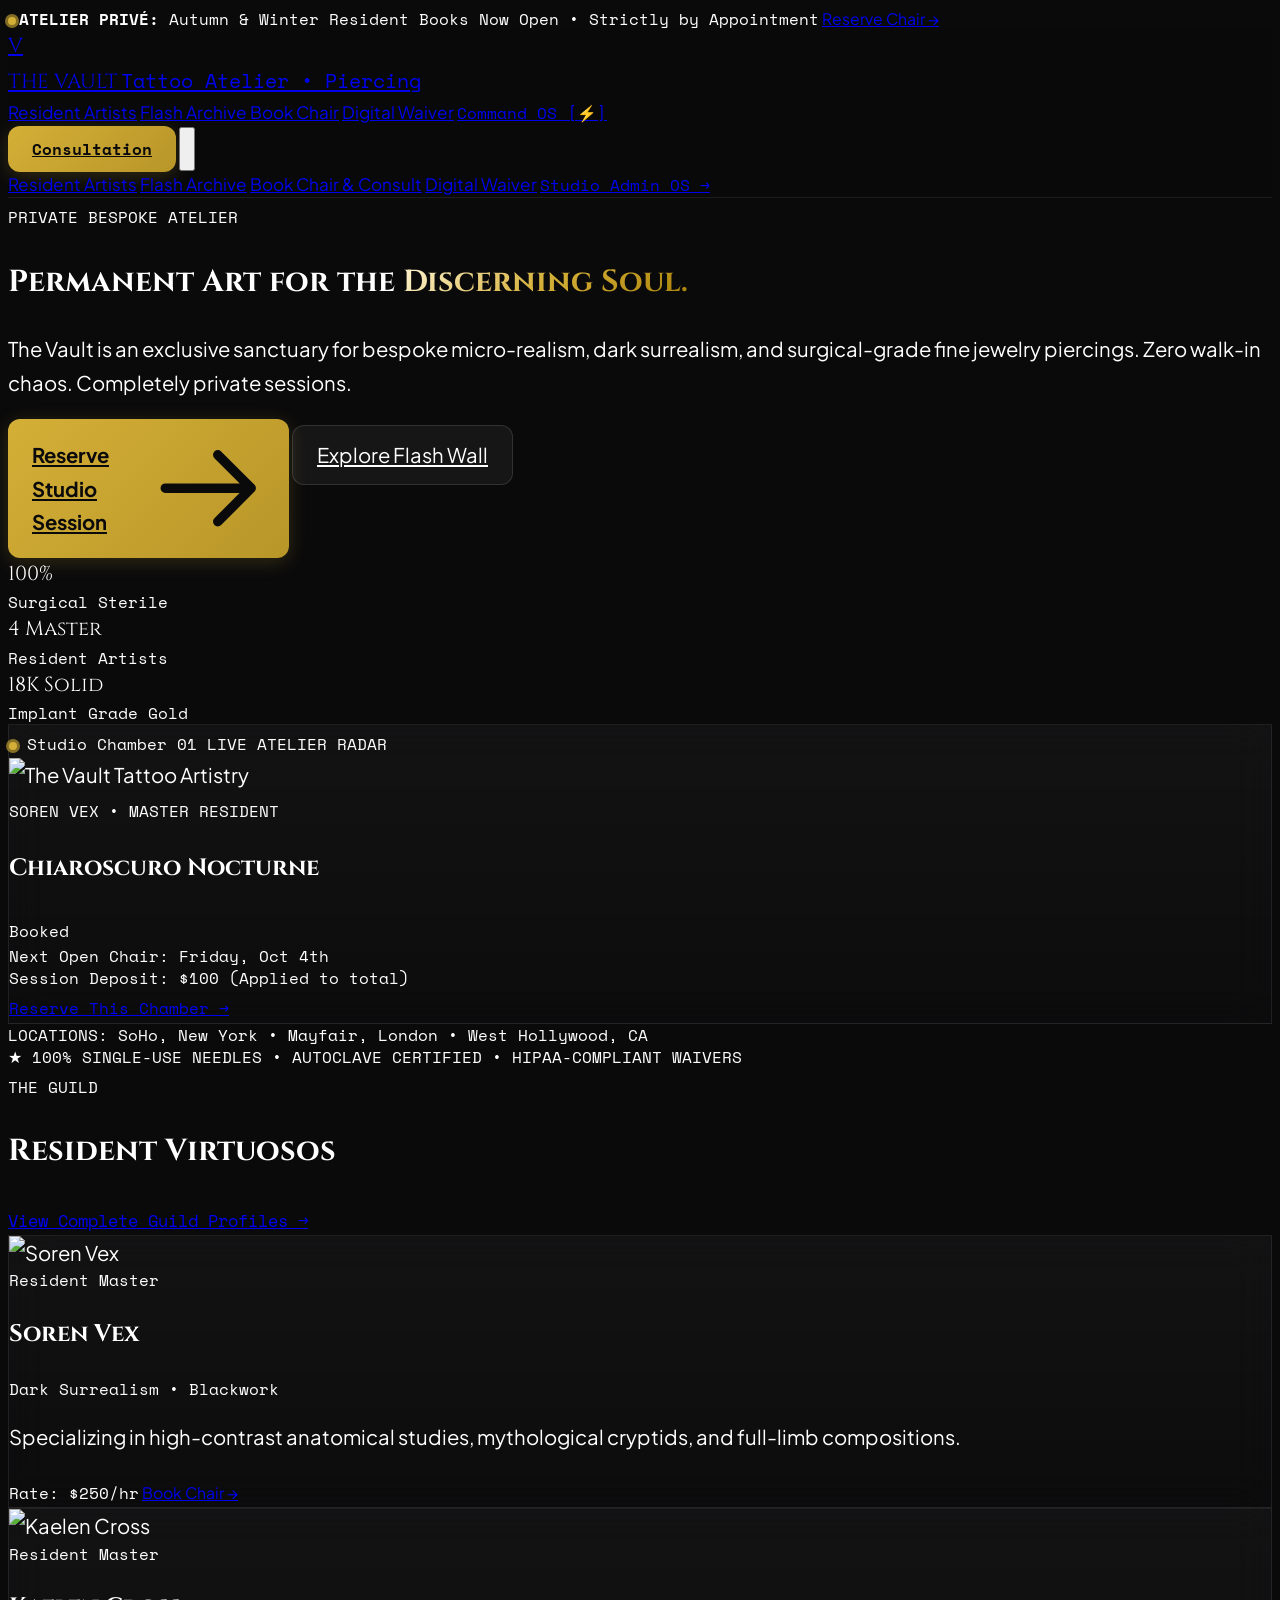
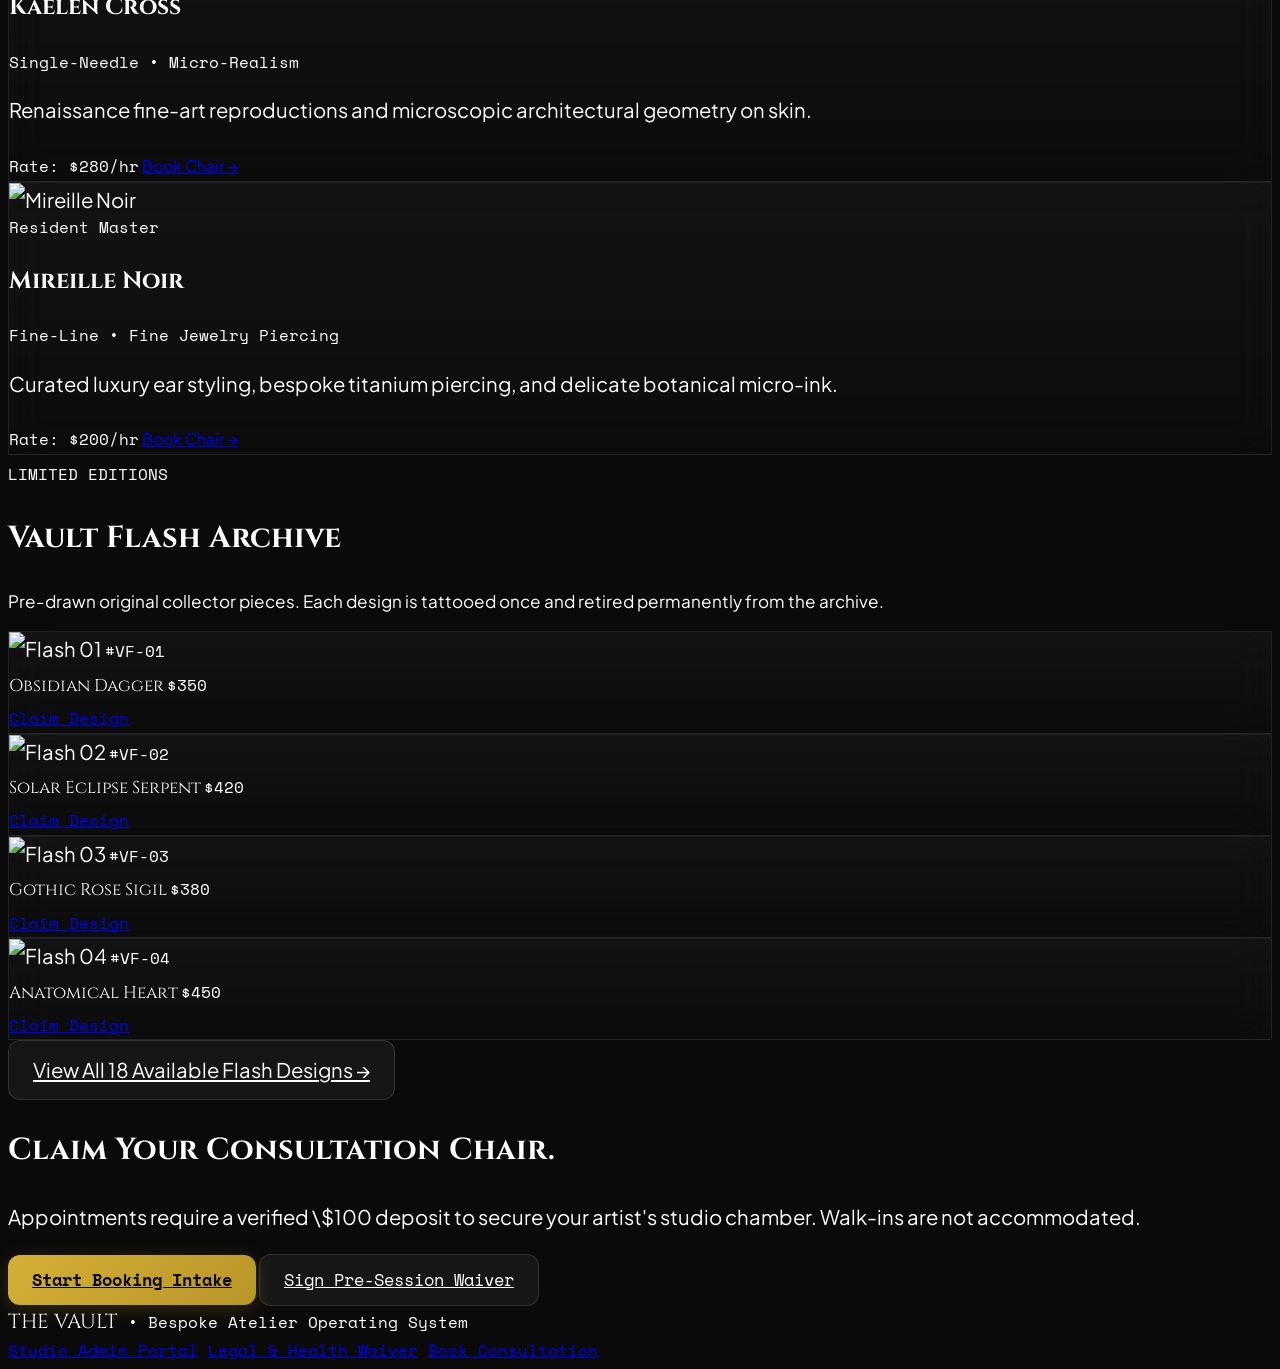
==== index.html @ 2de234f4 "style: universal 18px font-size scale and WCAG AAA readability upgrade" ====
<!DOCTYPE html>
<html lang="en" class="scroll-smooth">
<head>
  <meta charset="UTF-8">
  <meta name="viewport" content="width=device-width, initial-scale=1.0">
  <title>THE VAULT — Luxury Tattoo Atelier & Piercing Sanctuary</title>
  <meta name="description" content="Private bespoke tattoo atelier and fine jewelry piercing studio. World-class resident artists, sterile surgical suites, and dark obsidian aesthetic.">
  <script src="https://cdn.tailwindcss.com"></script>
  <script>
    tailwind.config = {
      theme: {
        extend: {
          colors: {
            vaultDark: '#0A0A0B',
            vaultCard: '#121215',
            vaultGold: '#D4AF37',
            vaultGoldMuted: '#AA820A',
            vaultCrimson: '#E63946',
            vaultBorder: 'rgba(255, 255, 255, 0.08)'
          }
        }
      }
    }
  </script>
  <link rel="stylesheet" href="assets/css/style.css">
  <!-- Ghost Factory Universal Typography & WCAG AAA Bad-Eyesight Protection -->
  <style id="ghost-typography">
    html { font-size: 18px !important; }
    body { font-size: 1.125rem !important; line-height: 1.65 !important; }
    p, li { font-size: 1.125rem !important; line-height: 1.65 !important; }
    button, input, select, textarea { font-size: 1rem !important; min-height: 44px; }
    .text-xs { font-size: 0.875rem !important; line-height: 1.4 !important; }
    .text-sm { font-size: 0.95rem !important; line-height: 1.5 !important; }
    .text-base { font-size: 1.125rem !important; line-height: 1.65 !important; }
  </style>
</head>
<body class="bg-[#0A0A0B] text-white selection:bg-[#D4AF37] selection:text-black text-base text-zinc-100 font-sans antialiased selection:bg-emerald-500">

  <!-- Top Status Announcement Bar -->
  <div class="bg-gradient-to-r from-zinc-950 via-[#121215] to-zinc-950 border-b border-white/10 text-xs py-2 px-4 text-center tracking-wider flex items-center justify-center gap-3">
    <span class="pulse-gold"></span>
    <span class="text-zinc-300 font-mono-vault"><strong class="text-white">ATELIER PRIVÉ:</strong> Autumn & Winter Resident Books Now Open &bull; Strictly by Appointment</span>
    <a href="book" class="underline text-[#D4AF37] hover:text-white transition-colors ml-2 font-medium">Reserve Chair &rarr;</a>
  </div>

  <!-- Main Navigation -->
  <header class="sticky top-0 z-50 glass-nav">
    <div class="max-w-7xl mx-auto px-6 h-20 flex items-center justify-between">
      <a href="/" class="flex items-center gap-3 group">
        <div class="w-10 h-10 rounded-xl bg-gradient-to-tr from-[#D4AF37] to-[#121215] p-[2px] flex items-center justify-center">
          <div class="w-full h-full bg-[#0A0A0B] rounded-[10px] flex items-center justify-center font-cinzel font-black text-lg tracking-tighter text-[#D4AF37] group-hover:bg-transparent transition-colors">
            V
          </div>
        </div>
        <div class="flex flex-col">
          <span class="font-cinzel font-bold text-xl tracking-wider text-white">THE VAULT</span>
          <span class="text-[9px] font-mono-vault tracking-widest text-[#D4AF37] uppercase">Tattoo Atelier &bull; Piercing</span>
        </div>
      </a>

      <!-- Desktop Nav -->
      <nav class="hidden md:flex items-center gap-8 text-sm font-medium text-zinc-300">
        <a href="artists" class="hover:text-[#D4AF37] transition-colors">Resident Artists</a>
        <a href="flash" class="hover:text-[#D4AF37] transition-colors flex items-center gap-2">
          Flash Archive <span class="w-1.5 h-1.5 rounded-full bg-[#D4AF37]"></span>
        </a>
        <a href="book" class="hover:text-[#D4AF37] transition-colors">Book Chair</a>
        <a href="waiver" class="hover:text-[#D4AF37] transition-colors">Digital Waiver</a>
        <a href="admin" class="hover:text-[#D4AF37] transition-colors text-xs font-mono-vault border border-white/10 px-3 py-1.5 rounded-lg hover:border-[#D4AF37]/50">
          Command OS [⚡]
        </a>
      </nav>

      <div class="flex items-center gap-4">
        <a href="book" class="hidden sm:inline-flex btn-gold text-xs uppercase tracking-widest font-mono-vault font-bold">
          Consultation
        </a>
        <button data-mobile-toggle class="md:hidden p-2 rounded-lg bg-zinc-900 border border-white/10 text-white" aria-label="Toggle Menu">
          <svg class="w-6 h-6" fill="none" stroke="currentColor" viewBox="0 0 24 24">
            <path stroke-linecap="round" stroke-linejoin="round" stroke-width="2" d="M4 6h16M4 12h16M4 18h16"/>
          </svg>
        </button>
      </div>
    </div>

    <!-- Mobile Drawer -->
    <div data-mobile-menu class="hidden md:hidden border-b border-white/10 bg-[#0A0A0B]/95 backdrop-blur-xl px-6 py-6 space-y-4 text-sm font-medium">
      <a href="artists" class="block text-zinc-300 hover:text-white">Resident Artists</a>
      <a href="flash" class="block text-zinc-300 hover:text-white">Flash Archive</a>
      <a href="book" class="block text-[#D4AF37] font-bold">Book Chair & Consult</a>
      <a href="waiver" class="block text-zinc-300 hover:text-white">Digital Waiver</a>
      <a href="admin" class="block text-xs font-mono-vault text-zinc-400 hover:text-white pt-2 border-t border-white/10">
        Studio Admin OS &rarr;
      </a>
    </div>
  </header>

  <!-- Hero Section -->
  <section class="relative min-h-[90vh] flex items-center overflow-hidden border-b border-white/10">
    <!-- Ambient Gold Glow -->
    <div class="absolute top-1/3 left-1/2 -translate-x-1/2 -translate-y-1/2 w-[650px] h-[450px] bg-gradient-to-tr from-[#D4AF37]/15 via-zinc-800/10 to-transparent blur-[140px] pointer-events-none"></div>

    <div class="max-w-7xl mx-auto px-6 py-20 grid grid-cols-1 lg:grid-cols-12 gap-12 items-center relative z-10">
      
      <div class="lg:col-span-7 space-y-6">
        <div class="inline-flex items-center gap-2 px-3 py-1.5 rounded-full border border-[#D4AF37]/30 bg-[#D4AF37]/5 backdrop-blur-md">
          <span class="w-2 h-2 rounded-full bg-[#D4AF37]"></span>
          <span class="text-xs text-[#D4AF37] font-mono-vault font-semibold tracking-wider">PRIVATE BESPOKE ATELIER</span>
        </div>

        <h1 class="text-5xl sm:text-7xl font-cinzel font-bold tracking-tight leading-[1.08] text-white">
          Permanent Art for the <span class="gold-gradient-text">Discerning Soul.</span>
        </h1>

        <p class="text-lg text-zinc-400 max-w-xl font-normal leading-relaxed">
          The Vault is an exclusive sanctuary for bespoke micro-realism, dark surrealism, and surgical-grade fine jewelry piercings. Zero walk-in chaos. Completely private sessions.
        </p>

        <div class="flex flex-wrap items-center gap-4 pt-4">
          <a href="book" class="btn-gold">
            Reserve Studio Session
            <svg class="w-4 h-4" fill="none" stroke="currentColor" viewBox="0 0 24 24"><path stroke-linecap="round" stroke-linejoin="round" stroke-width="2" d="M14 5l7 7m0 0l-7 7m7-7H3"/></svg>
          </a>
          <a href="flash" class="btn-ghost-vault">
            Explore Flash Wall
          </a>
        </div>

        <!-- Trust & Quality Badges -->
        <div class="grid grid-cols-3 gap-6 pt-10 border-t border-white/10 max-w-lg">
          <div>
            <div class="font-cinzel font-bold text-2xl text-white">100%</div>
            <div class="text-xs text-zinc-400 font-mono-vault">Surgical Sterile</div>
          </div>
          <div>
            <div class="font-cinzel font-bold text-2xl text-[#D4AF37]">4 Master</div>
            <div class="text-xs text-zinc-400 font-mono-vault">Resident Artists</div>
          </div>
          <div>
            <div class="font-cinzel font-bold text-2xl text-zinc-300">18K Solid</div>
            <div class="text-xs text-zinc-400 font-mono-vault">Implant Grade Gold</div>
          </div>
        </div>
      </div>

      <!-- Hero Visual Card: Live Atelier Chair Status -->
      <div class="lg:col-span-5 relative flex justify-center">
        <div class="relative w-full max-w-md glass-panel p-6 sm:p-8 rounded-3xl border border-white/15 shadow-2xl">
          <div class="flex justify-between items-center mb-6">
            <span class="inline-flex items-center gap-2 px-3 py-1 rounded-full bg-[#D4AF37]/10 border border-[#D4AF37]/30 text-xs font-mono-vault text-[#D4AF37]">
              <span class="pulse-gold"></span> Studio Chamber 01
            </span>
            <span class="font-mono-vault text-xs text-zinc-500">LIVE ATELIER RADAR</span>
          </div>

          <!-- Featured Art Showcase -->
          <div class="relative rounded-2xl overflow-hidden mb-6 aspect-square bg-zinc-950 border border-white/10 group">
            <img src="https://images.unsplash.com/photo-1598371839696-5c5bb00bdc28?auto=format&fit=crop&w=800&q=80" 
                 alt="The Vault Tattoo Artistry" 
                 class="w-full h-full object-cover transition-transform duration-700 group-hover:scale-105 filter grayscale hover:grayscale-0">
            <div class="absolute inset-0 bg-gradient-to-t from-black/80 via-transparent to-transparent"></div>
            <div class="absolute bottom-4 left-4 right-4 flex items-center justify-between">
              <div>
                <span class="text-xs text-[#D4AF37] font-mono-vault font-semibold">SOREN VEX &bull; MASTER RESIDENT</span>
                <h3 class="font-cinzel font-bold text-lg text-white">Chiaroscuro Nocturne</h3>
              </div>
              <span class="px-2.5 py-1 rounded-lg bg-black/60 border border-white/20 text-xs font-mono-vault text-white">Booked</span>
            </div>
          </div>

          <!-- Booking Summary Box -->
          <div class="p-4 rounded-xl bg-zinc-950/80 border border-white/10 space-y-2">
            <div class="flex justify-between text-xs font-mono-vault text-zinc-400">
              <span>Next Open Chair:</span>
              <span class="text-[#D4AF37] font-bold">Friday, Oct 4th</span>
            </div>
            <div class="flex justify-between text-xs font-mono-vault text-zinc-400">
              <span>Session Deposit:</span>
              <span class="text-white">$100 (Applied to total)</span>
            </div>
            <a href="book" class="mt-2 w-full py-2.5 rounded-lg bg-white/10 hover:bg-[#D4AF37] hover:text-black font-semibold text-xs text-center transition-all block font-mono-vault uppercase tracking-wider">
              Reserve This Chamber &rarr;
            </a>
          </div>
        </div>
      </div>

    </div>
  </section>

  <!-- Live Status Ticker -->
  <section class="border-b border-white/10 bg-zinc-950/60 py-4 overflow-hidden">
    <div class="max-w-7xl mx-auto px-6 flex flex-wrap items-center justify-between gap-4 text-xs font-mono-vault text-zinc-400">
      <div class="flex items-center gap-2">
        <span class="text-[#D4AF37] font-bold">LOCATIONS:</span>
        <span>SoHo, New York &bull; Mayfair, London &bull; West Hollywood, CA</span>
      </div>
      <div class="flex items-center gap-4">
        <span>★ 100% SINGLE-USE NEEDLES</span>
        <span>•</span>
        <span>AUTOCLAVE CERTIFIED</span>
        <span>•</span>
        <span>HIPAA-COMPLIANT WAIVERS</span>
      </div>
    </div>
  </section>

  <!-- Resident Artists Teaser Section -->
  <section class="py-24 border-b border-white/10 relative">
    <div class="max-w-7xl mx-auto px-6">
      <div class="flex flex-col md:flex-row md:items-end justify-between mb-16 gap-6">
        <div>
          <span class="text-xs font-mono-vault text-[#D4AF37] uppercase tracking-widest">THE GUILD</span>
          <h2 class="text-4xl sm:text-5xl font-cinzel font-bold text-white mt-2">Resident Virtuosos</h2>
        </div>
        <a href="artists" class="text-sm font-mono-vault text-[#D4AF37] hover:underline flex items-center gap-2">
          View Complete Guild Profiles &rarr;
        </a>
      </div>

      <div class="grid grid-cols-1 md:grid-cols-3 gap-8">
        <!-- Artist 1 -->
        <div class="glass-panel rounded-2xl p-6 border border-white/10 hover:border-[#D4AF37]/50 transition-all group">
          <div class="aspect-[4/5] rounded-xl overflow-hidden bg-zinc-900 mb-6 relative">
            <img src="https://images.unsplash.com/photo-1542385151-efd9000785a0?auto=format&fit=crop&w=600&q=80" 
                 alt="Soren Vex" 
                 class="w-full h-full object-cover group-hover:scale-105 transition-transform duration-500 filter grayscale">
            <div class="absolute top-3 right-3 px-2.5 py-1 rounded-full bg-black/70 backdrop-blur-md text-xs font-semibold tracking-wider font-mono-vault text-[#D4AF37] border border-[#D4AF37]/30">
              Resident Master
            </div>
          </div>
          <h3 class="font-cinzel font-bold text-xl text-white">Soren Vex</h3>
          <p class="text-xs text-[#D4AF37] font-mono-vault mt-1">Dark Surrealism &bull; Blackwork</p>
          <p class="text-base sm:text-lg text-zinc-200 leading-relaxed mt-3 line-clamp-2">Specializing in high-contrast anatomical studies, mythological cryptids, and full-limb compositions.</p>
          <div class="mt-6 pt-4 border-t border-white/10 flex items-center justify-between">
            <span class="text-xs font-mono-vault text-zinc-400">Rate: $250/hr</span>
            <a href="book?artist=Soren+Vex" class="text-xs font-bold text-[#D4AF37] hover:underline">Book Chair &rarr;</a>
          </div>
        </div>

        <!-- Artist 2 -->
        <div class="glass-panel rounded-2xl p-6 border border-white/10 hover:border-[#D4AF37]/50 transition-all group">
          <div class="aspect-[4/5] rounded-xl overflow-hidden bg-zinc-900 mb-6 relative">
            <img src="https://images.unsplash.com/photo-1579783900882-c0d3dad7b119?auto=format&fit=crop&w=600&q=80" 
                 alt="Kaelen Cross" 
                 class="w-full h-full object-cover group-hover:scale-105 transition-transform duration-500 filter grayscale">
            <div class="absolute top-3 right-3 px-2.5 py-1 rounded-full bg-black/70 backdrop-blur-md text-xs font-semibold tracking-wider font-mono-vault text-[#D4AF37] border border-[#D4AF37]/30">
              Resident Master
            </div>
          </div>
          <h3 class="font-cinzel font-bold text-xl text-white">Kaelen Cross</h3>
          <p class="text-xs text-[#D4AF37] font-mono-vault mt-1">Single-Needle &bull; Micro-Realism</p>
          <p class="text-base sm:text-lg text-zinc-200 leading-relaxed mt-3 line-clamp-2">Renaissance fine-art reproductions and microscopic architectural geometry on skin.</p>
          <div class="mt-6 pt-4 border-t border-white/10 flex items-center justify-between">
            <span class="text-xs font-mono-vault text-zinc-400">Rate: $280/hr</span>
            <a href="book?artist=Kaelen+Cross" class="text-xs font-bold text-[#D4AF37] hover:underline">Book Chair &rarr;</a>
          </div>
        </div>

        <!-- Artist 3 -->
        <div class="glass-panel rounded-2xl p-6 border border-white/10 hover:border-[#D4AF37]/50 transition-all group">
          <div class="aspect-[4/5] rounded-xl overflow-hidden bg-zinc-900 mb-6 relative">
            <img src="https://images.unsplash.com/photo-1515562141207-7a88fb7ce338?auto=format&fit=crop&w=600&q=80" 
                 alt="Mireille Noir" 
                 class="w-full h-full object-cover group-hover:scale-105 transition-transform duration-500 filter grayscale">
            <div class="absolute top-3 right-3 px-2.5 py-1 rounded-full bg-black/70 backdrop-blur-md text-xs font-semibold tracking-wider font-mono-vault text-[#D4AF37] border border-[#D4AF37]/30">
              Resident Master
            </div>
          </div>
          <h3 class="font-cinzel font-bold text-xl text-white">Mireille Noir</h3>
          <p class="text-xs text-[#D4AF37] font-mono-vault mt-1">Fine-Line &bull; Fine Jewelry Piercing</p>
          <p class="text-base sm:text-lg text-zinc-200 leading-relaxed mt-3 line-clamp-2">Curated luxury ear styling, bespoke titanium piercing, and delicate botanical micro-ink.</p>
          <div class="mt-6 pt-4 border-t border-white/10 flex items-center justify-between">
            <span class="text-xs font-mono-vault text-zinc-400">Rate: $200/hr</span>
            <a href="book?artist=Mireille+Noir" class="text-xs font-bold text-[#D4AF37] hover:underline">Book Chair &rarr;</a>
          </div>
        </div>
      </div>
    </div>
  </section>

  <!-- Digital Flash Sheet Showcase -->
  <section class="py-24 border-b border-white/10 bg-[#0E0E12]">
    <div class="max-w-7xl mx-auto px-6">
      <div class="text-center max-w-2xl mx-auto mb-16">
        <span class="text-xs font-mono-vault text-[#D4AF37] uppercase tracking-widest">LIMITED EDITIONS</span>
        <h2 class="text-4xl sm:text-5xl font-cinzel font-bold text-white mt-2">Vault Flash Archive</h2>
        <p class="text-zinc-400 text-sm mt-4">Pre-drawn original collector pieces. Each design is tattooed once and retired permanently from the archive.</p>
      </div>

      <div class="grid grid-cols-2 md:grid-cols-4 gap-6">
        <!-- Flash Item 1 -->
        <div class="glass-panel p-4 rounded-xl border border-white/10 hover:border-[#D4AF37] transition-all">
          <div class="aspect-square bg-zinc-950 rounded-lg overflow-hidden mb-3 relative">
            <img src="https://images.unsplash.com/photo-1562962230-16e4623d36e6?auto=format&fit=crop&w=400&q=80" alt="Flash 01" class="w-full h-full object-cover">
            <span class="absolute top-2 left-2 bg-black/80 px-2 py-0.5 rounded text-xs font-semibold tracking-wider font-mono-vault text-[#D4AF37]">#VF-01</span>
          </div>
          <div class="flex justify-between items-center">
            <span class="font-cinzel text-sm font-bold text-white">Obsidian Dagger</span>
            <span class="font-mono-vault text-xs text-[#D4AF37]">$350</span>
          </div>
          <a href="book?flash=VF-01" class="mt-3 block text-center py-1.5 rounded bg-white/5 hover:bg-[#D4AF37] hover:text-black text-xs font-mono-vault transition-colors">Claim Design</a>
        </div>

        <!-- Flash Item 2 -->
        <div class="glass-panel p-4 rounded-xl border border-white/10 hover:border-[#D4AF37] transition-all">
          <div class="aspect-square bg-zinc-950 rounded-lg overflow-hidden mb-3 relative">
            <img src="https://images.unsplash.com/photo-1611501275019-9b5cda994e8d?auto=format&fit=crop&w=600&q=80" alt="Flash 02" class="w-full h-full object-cover">
            <span class="absolute top-2 left-2 bg-black/80 px-2 py-0.5 rounded text-xs font-semibold tracking-wider font-mono-vault text-[#D4AF37]">#VF-02</span>
          </div>
          <div class="flex justify-between items-center">
            <span class="font-cinzel text-sm font-bold text-white">Solar Eclipse Serpent</span>
            <span class="font-mono-vault text-xs text-[#D4AF37]">$420</span>
          </div>
          <a href="book?flash=VF-02" class="mt-3 block text-center py-1.5 rounded bg-white/5 hover:bg-[#D4AF37] hover:text-black text-xs font-mono-vault transition-colors">Claim Design</a>
        </div>

        <!-- Flash Item 3 -->
        <div class="glass-panel p-4 rounded-xl border border-white/10 hover:border-[#D4AF37] transition-all">
          <div class="aspect-square bg-zinc-950 rounded-lg overflow-hidden mb-3 relative">
            <img src="https://images.unsplash.com/photo-1560707303-4e980ce876ad?auto=format&fit=crop&w=400&q=80" alt="Flash 03" class="w-full h-full object-cover">
            <span class="absolute top-2 left-2 bg-black/80 px-2 py-0.5 rounded text-xs font-semibold tracking-wider font-mono-vault text-[#D4AF37]">#VF-03</span>
          </div>
          <div class="flex justify-between items-center">
            <span class="font-cinzel text-sm font-bold text-white">Gothic Rose Sigil</span>
            <span class="font-mono-vault text-xs text-[#D4AF37]">$380</span>
          </div>
          <a href="book?flash=VF-03" class="mt-3 block text-center py-1.5 rounded bg-white/5 hover:bg-[#D4AF37] hover:text-black text-xs font-mono-vault transition-colors">Claim Design</a>
        </div>

        <!-- Flash Item 4 -->
        <div class="glass-panel p-4 rounded-xl border border-white/10 hover:border-[#D4AF37] transition-all">
          <div class="aspect-square bg-zinc-950 rounded-lg overflow-hidden mb-3 relative">
            <img src="https://images.unsplash.com/photo-1562962230-16e4623d36e6?auto=format&fit=crop&w=400&q=80" alt="Flash 04" class="w-full h-full object-cover">
            <span class="absolute top-2 left-2 bg-black/80 px-2 py-0.5 rounded text-xs font-semibold tracking-wider font-mono-vault text-[#D4AF37]">#VF-04</span>
          </div>
          <div class="flex justify-between items-center">
            <span class="font-cinzel text-sm font-bold text-white">Anatomical Heart</span>
            <span class="font-mono-vault text-xs text-[#D4AF37]">$450</span>
          </div>
          <a href="book?flash=VF-04" class="mt-3 block text-center py-1.5 rounded bg-white/5 hover:bg-[#D4AF37] hover:text-black text-xs font-mono-vault transition-colors">Claim Design</a>
        </div>
      </div>

      <div class="text-center mt-12">
        <a href="flash" class="btn-ghost-vault">View All 18 Available Flash Designs &rarr;</a>
      </div>
    </div>
  </section>

  <!-- CTA Banner -->
  <section class="py-20 relative overflow-hidden border-b border-white/10 bg-gradient-to-b from-[#0A0A0B] to-[#121215]">
    <div class="max-w-4xl mx-auto px-6 text-center space-y-6">
      <h2 class="text-4xl sm:text-6xl font-cinzel font-bold text-white">Claim Your Consultation Chair.</h2>
      <p class="text-zinc-400 max-w-xl mx-auto text-base">
        Appointments require a verified \$100 deposit to secure your artist's studio chamber. Walk-ins are not accommodated.
      </p>
      <div class="pt-4 flex flex-wrap justify-center gap-4">
        <a href="book" class="btn-gold text-sm uppercase tracking-widest font-mono-vault font-bold">
          Start Booking Intake
        </a>
        <a href="waiver" class="btn-ghost-vault text-sm font-mono-vault">
          Sign Pre-Session Waiver
        </a>
      </div>
    </div>
  </section>

  <!-- Footer -->
  <footer class="py-12 bg-black text-zinc-500 text-xs font-mono-vault border-t border-white/10">
    <div class="max-w-7xl mx-auto px-6 flex flex-col sm:flex-row items-center justify-between gap-6">
      <div class="flex items-center gap-3">
        <span class="font-cinzel font-bold text-white text-base">THE VAULT</span>
        <span>&bull; Bespoke Atelier Operating System</span>
      </div>
      <div class="flex gap-6">
        <a href="admin" class="hover:text-white transition-colors">Studio Admin Portal</a>
        <a href="waiver" class="hover:text-white transition-colors">Legal & Health Waiver</a>
        <a href="book" class="text-[#D4AF37] hover:underline">Book Consultation</a>
      </div>
    </div>
  </footer>

  <script src="assets/js/db.js"></script>
  <script src="assets/js/app.js"></script>
</body>
</html>
---- assets/css/style.css ----
/* THE VAULT — Luxury Tattoo & Piercing Studio OS
   Design System: Dark Obsidian (#0A0A0B), Burnished Gold (#D4AF37), Crimson Ember (#E63946), Zinc Grays
*/

@import url('https://fonts.googleapis.com/css2?family=Cinzel:wght@500;700;900&family=Plus+Jakarta+Sans:wght@300;400;500;600;700&family=Space+Mono:wght@400;700&display=swap');

:root {
  --bg-dark: #0A0A0B;
  --card-bg: #121215;
  --card-border: rgba(255, 255, 255, 0.08);
  --gold-accent: #D4AF37;
  --gold-glow: rgba(212, 175, 55, 0.25);
  --crimson-accent: #E63946;
  --text-main: #FFFFFF;
  --text-muted: #8E8E93;
}

body {
  background-color: var(--bg-dark);
  color: var(--text-main);
  font-family: 'Plus Jakarta Sans', sans-serif;
  overflow-x: hidden;
}

.font-cinzel {
  font-family: 'Cinzel', serif;
}

.font-mono-vault {
  font-family: 'Space Mono', monospace;
}

/* Glassmorphism Navigation */
.glass-nav {
  background: rgba(10, 10, 11, 0.85);
  backdrop-filter: blur(16px);
  -webkit-backdrop-filter: blur(16px);
  border-bottom: 1px solid rgba(255, 255, 255, 0.08);
}

.glass-panel {
  background: linear-gradient(180deg, rgba(255, 255, 255, 0.04) 0%, rgba(255, 255, 255, 0.01) 100%);
  border: 1px solid rgba(255, 255, 255, 0.08);
  backdrop-filter: blur(20px);
  -webkit-backdrop-filter: blur(20px);
}

.glass-panel-gold {
  background: linear-gradient(180deg, rgba(212, 175, 55, 0.08) 0%, rgba(255, 255, 255, 0.02) 100%);
  border: 1px solid rgba(212, 175, 55, 0.25);
  backdrop-filter: blur(20px);
  -webkit-backdrop-filter: blur(20px);
}

/* Metallic Gold Text Gradient */
.gold-gradient-text {
  background: linear-gradient(135deg, #FFF6D6 0%, #D4AF37 50%, #AA820A 100%);
  -webkit-background-clip: text;
  -webkit-text-fill-color: transparent;
}

/* Live Studio Pulse Indicator */
.pulse-gold {
  position: relative;
  display: inline-block;
  width: 8px;
  height: 8px;
  border-radius: 50%;
  background-color: #D4AF37;
}

.pulse-gold::after {
  content: '';
  position: absolute;
  top: -3px;
  left: -3px;
  width: 14px;
  height: 14px;
  border-radius: 50%;
  background-color: rgba(212, 175, 55, 0.6);
  animation: pulse-ring 2s infinite ease-out;
}

@keyframes pulse-ring {
  0% { transform: scale(0.6); opacity: 1; }
  100% { transform: scale(2.2); opacity: 0; }
}

/* Buttons */
.btn-gold {
  background: linear-gradient(135deg, #D4AF37 0%, #B89628 100%);
  color: #0A0A0B;
  font-weight: 700;
  padding: 12px 24px;
  border-radius: 12px;
  display: inline-flex;
  align-items: center;
  gap: 8px;
  transition: all 0.3s cubic-bezier(0.16, 1, 0.3, 1);
  box-shadow: 0 4px 20px rgba(212, 175, 55, 0.2);
}

.btn-gold:hover {
  transform: translateY(-2px);
  box-shadow: 0 8px 30px rgba(212, 175, 55, 0.4);
}

.btn-ghost-vault {
  background: rgba(255, 255, 255, 0.05);
  border: 1px solid rgba(255, 255, 255, 0.12);
  color: #FFFFFF;
  padding: 12px 24px;
  border-radius: 12px;
  display: inline-flex;
  align-items: center;
  gap: 8px;
  transition: all 0.3s ease;
}

.btn-ghost-vault:hover {
  background: rgba(255, 255, 255, 0.1);
  border-color: rgba(212, 175, 55, 0.4);
}

/* Canvas signature pad container */
.signature-box {
  background: #0D0D10;
  border: 1px dashed rgba(212, 175, 55, 0.3);
  border-radius: 12px;
  position: relative;
  cursor: crosshair;
}

/* Custom Scrollbar */
::-webkit-scrollbar {
  width: 8px;
}
::-webkit-scrollbar-track {
  background: #0A0A0B;
}
::-webkit-scrollbar-thumb {
  background: #222228;
  border-radius: 4px;
}
::-webkit-scrollbar-thumb:hover {
  background: #D4AF37;
}
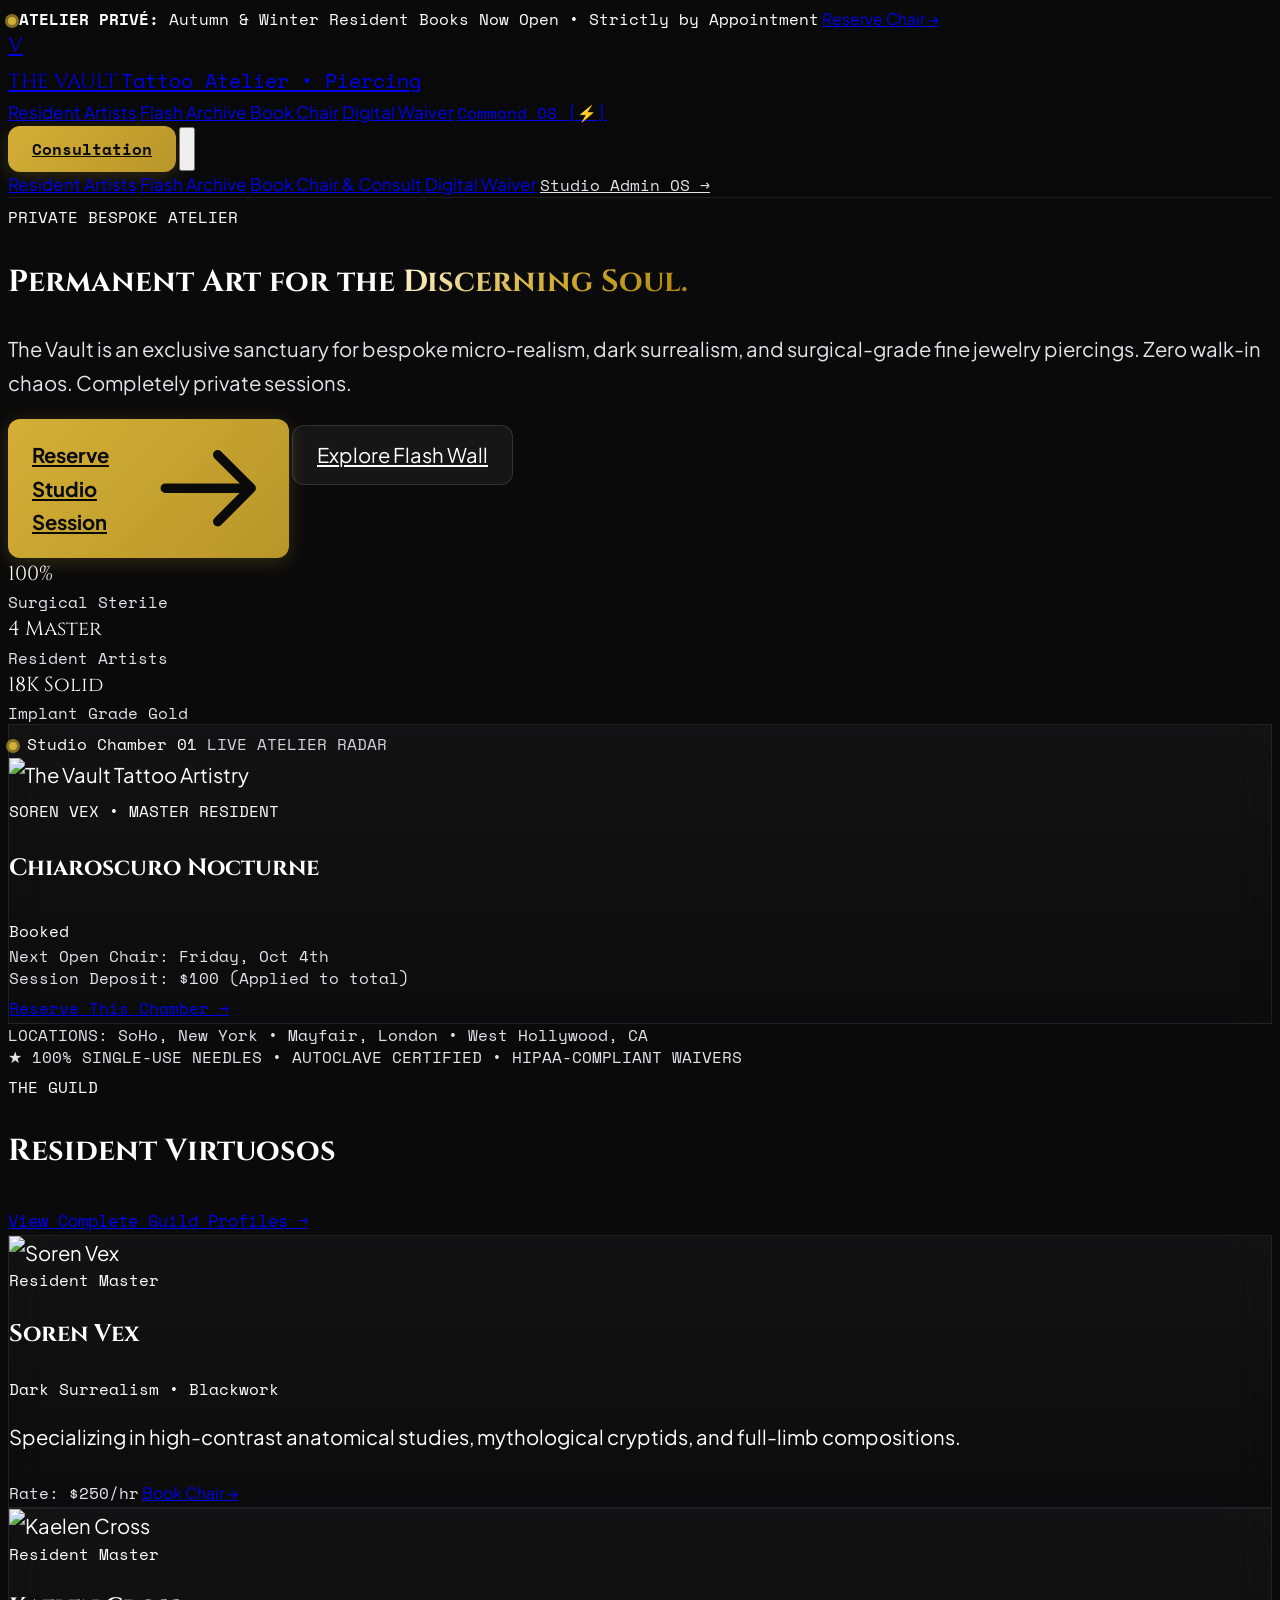
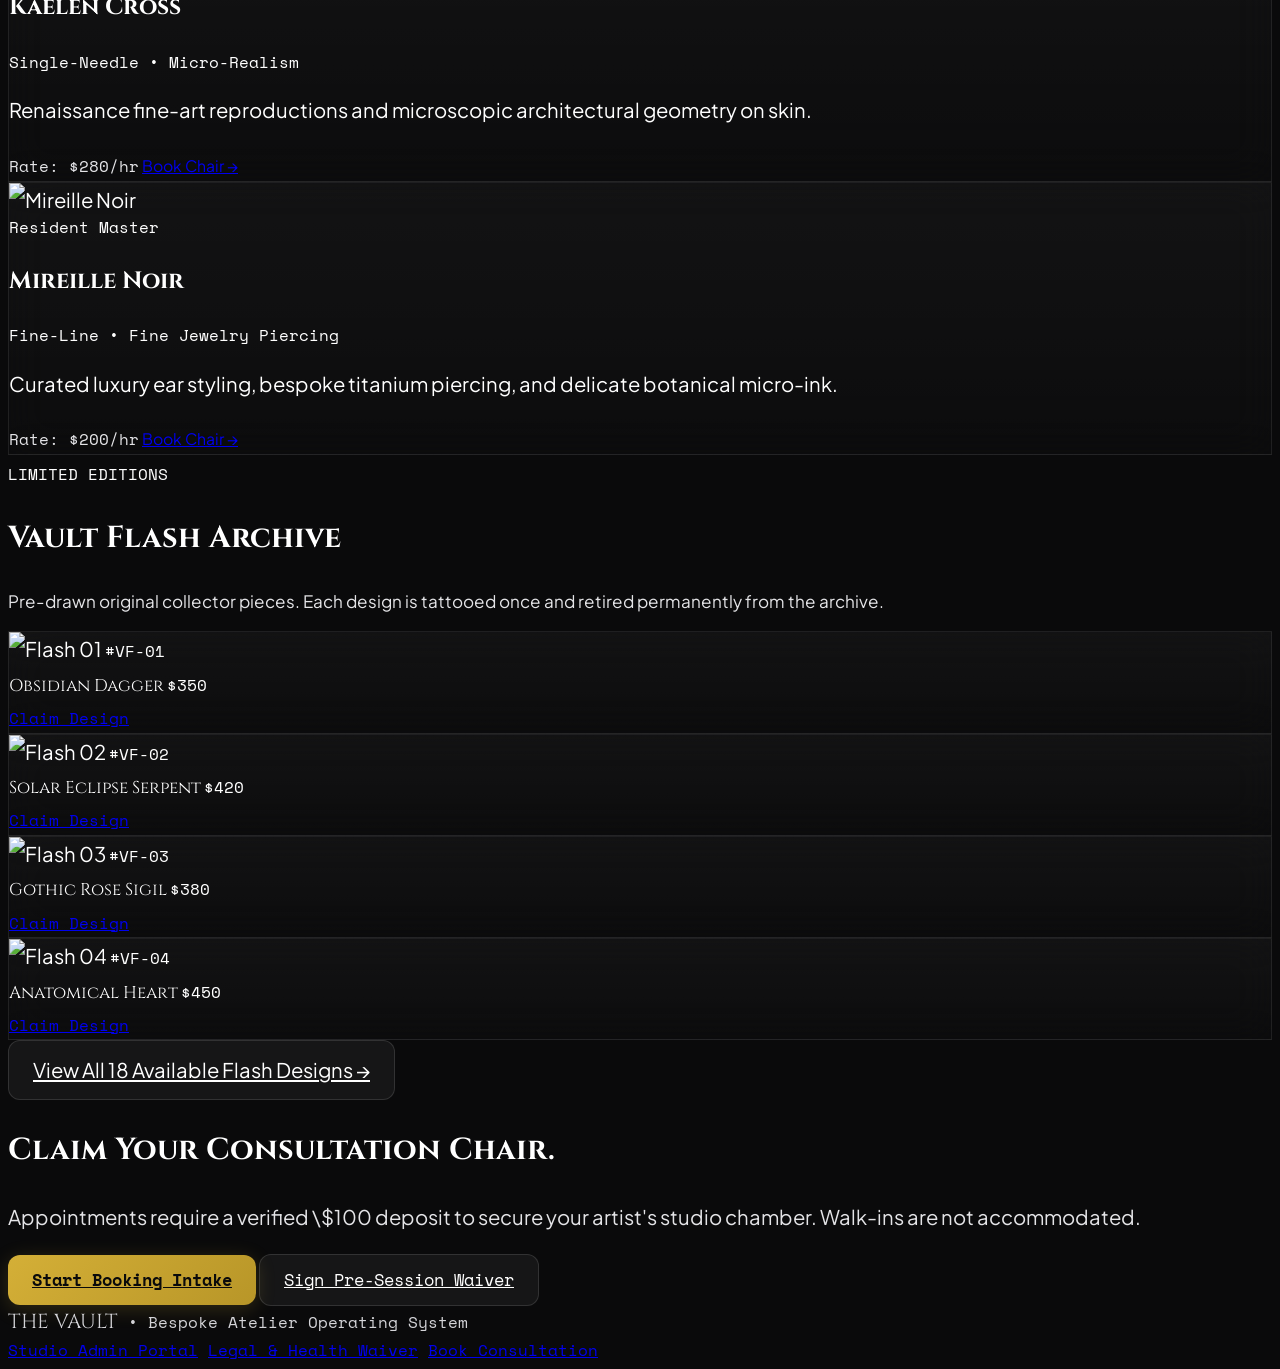
==== commit 4a7ad5ba: "fix(qa): P0 SPA redirect rules, passkey gate verification, and 18px WCAG AAA typography" ====
--- a/index.html
+++ b/index.html
@@ -24,6 +24,7 @@
   </script>
   <link rel="stylesheet" href="assets/css/style.css">
   <!-- Ghost Factory Universal Typography & WCAG AAA Bad-Eyesight Protection -->
+  <!-- Ghost Factory Universal Typography & WCAG AAA Bad-Eyesight Protection -->
   <style id="ghost-typography">
     html { font-size: 18px !important; }
     body { font-size: 1.125rem !important; line-height: 1.65 !important; }
@@ -32,6 +33,10 @@
     .text-xs { font-size: 0.875rem !important; line-height: 1.4 !important; }
     .text-sm { font-size: 0.95rem !important; line-height: 1.5 !important; }
     .text-base { font-size: 1.125rem !important; line-height: 1.65 !important; }
+    /* WCAG AAA Contrast Overrides for Secondary Obsidian Copy */
+    .text-zinc-500, .text-stone-500, .text-gray-500, .text-neutral-500, .text-slate-500 { color: #d4d4d8 !important; }
+    .text-zinc-400, .text-stone-400, .text-gray-400, .text-neutral-400, .text-slate-400 { color: #e4e4e7 !important; }
+    .text-zinc-600, .text-stone-600, .text-gray-600, .text-neutral-600, .text-slate-600 { color: #a1a1aa !important; }
   </style>
 </head>
 <body class="bg-[#0A0A0B] text-white selection:bg-[#D4AF37] selection:text-black text-base text-zinc-100 font-sans antialiased selection:bg-emerald-500">
